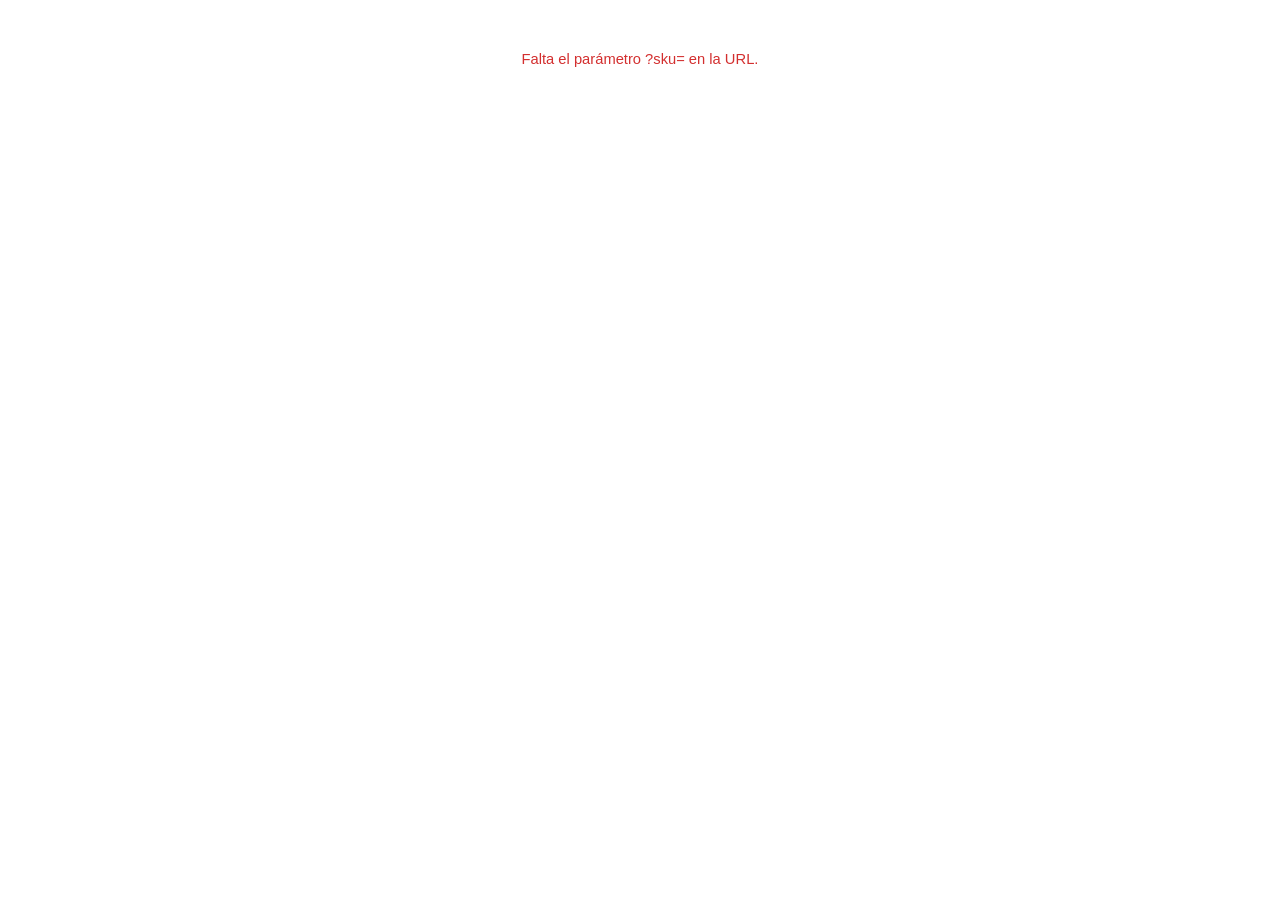
==== index.html @ d9575766 "Lanzamiento inicial: sistema de descripciones de productos para GH Pages Página vanilla JS que lee ?" ====
<!DOCTYPE html>
<html lang="es">
<head>
  <meta charset="UTF-8">
  <meta name="viewport" content="width=device-width, initial-scale=1.0">
  <title>Juanapatos</title>
  <link rel="stylesheet" href="styles.css">
</head>
<body>
  <p id="status" class="status">Cargando...</p>
  <div id="root" hidden></div>

  <script>
    var sku = new URLSearchParams(location.search).get('sku');

    if (!sku) {
      setError('Falta el parámetro ?sku= en la URL.');
    } else {
      fetch('products.json')
        .then(function(r) {
          if (!r.ok) throw new Error('No se pudo cargar el catálogo.');
          return r.json();
        })
        .then(function(data) {
          var p = data[sku];
          if (!p) throw new Error('Producto no encontrado: ' + sku);
          render(p);
        })
        .catch(function(e) { setError(e.message); });
    }

    function setError(msg) {
      var el = document.getElementById('status');
      el.className = 'status status--error';
      el.textContent = msg;
    }

    function esc(s) {
      if (s == null) return '';
      return String(s)
        .replace(/&/g, '&amp;')
        .replace(/</g, '&lt;')
        .replace(/>/g, '&gt;')
        .replace(/"/g, '&quot;');
    }

    function caracts(p) {
      var items = [
        { ico: '🪡', lbl: 'Material', val: p.material },
        { ico: '🎨', lbl: 'Color',    val: p.color    },
        { ico: '👠', lbl: 'Taco',     val: p.taco     },
        { ico: '✨', lbl: 'Detalle',  val: p.detalle  },
        { ico: '🛡️', lbl: 'Suela',   val: p.suela    }
      ].filter(function(i) { return i.val; });

      return items.map(function(i) {
        return '<div class="caract__item">'
          + '<span class="caract__ico">' + i.ico + '</span>'
          + '<div>'
          + '<span class="caract__lbl">' + esc(i.lbl) + '</span>'
          + '<span class="caract__val">' + esc(i.val) + '</span>'
          + '</div></div>';
      }).join('');
    }

    function render(p) {
      document.getElementById('status').hidden = true;
      var root = document.getElementById('root');
      root.hidden = false;

      root.innerHTML =

        /* 1. Promo 2x1 */
        '<div class="promo">'
        + '<div class="promo__badge">2×1</div>'
        + '<div class="promo__title">¡Llevás 2 y pagás 1!</div>'
        + '<p class="promo__cats">Válido en toda la colección: sandalias, zapatos, botas y botines.</p>'
        + '<p class="promo__how">Elegís 2 pares → el de menor precio va gratis.</p>'
        + '</div>'

        /* 2. Aviso IMPORTANTE */
        + '<div class="aviso">'
        + '<div class="aviso__title">⚠ Importante</div>'
        + '<p class="aviso__body">Para coordinar la promo o consultar disponibilidad, escribinos por WhatsApp:<br>'
        + '<a href="https://wa.me/5491125151515">15-2515-1515</a> — respondemos enseguida.</p>'
        + '</div>'

        /* 3. Nombre + descripción */
        + '<div class="sec">'
        + '<h1 class="prod__name">' + esc(p.nombre) + ' <span>' + esc(p.color) + '</span></h1>'
        + '<p class="prod__desc">' + esc(p.descripcion) + '</p>'
        + '</div>'

        /* 4. Características */
        + '<div class="sec">'
        + '<div class="sec__label">Características</div>'
        + '<div class="caract">' + caracts(p) + '</div>'
        + '</div>'

        /* 5. Cuidados */
        + '<div class="sec">'
        + '<div class="sec__label">Cuidados del calzado</div>'
        + '<div class="cuidados">⚠️ ' + esc(p.cuidados) + '</div>'
        + '</div>'

        /* 6. Guía de talles */
        + '<div class="sec">'
        + '<div class="sec__label">Guía de talles</div>'
        + '<p class="talles__intro">Medí tu pie descalza en centímetros, desde el talón hasta el dedo más largo. Ante la duda entre dos talles, llevá el mayor.</p>'
        + '<img src="grafico-medida.jpg" alt="Cómo medir tu pie" class="talles__img">'
        + '<table class="talles__tabla">'
        + '<thead><tr><th>Talle ARG</th><th>Largo del pie</th></tr></thead>'
        + '<tbody>'
        + '<tr><td>35</td><td>22.5 cm</td></tr>'
        + '<tr><td>36</td><td>23 cm</td></tr>'
        + '<tr><td>37</td><td>23.5 cm</td></tr>'
        + '<tr><td>38</td><td>24 cm</td></tr>'
        + '<tr><td>39</td><td>24.5 cm</td></tr>'
        + '<tr><td>40</td><td>25 cm</td></tr>'
        + '</tbody></table>'
        + '</div>'

        /* 7. Pago y envío */
        + '<div class="sec">'
        + '<div class="sec__label">Pago y envío</div>'
        + '<div class="pago">'
        + '<div class="pago__item"><span class="pago__ico">💳</span><div>'
        + '<span class="pago__strong">' + esc(p.cuotas) + ' cuotas sin interés</span>'
        + '<span class="pago__sub">Con todas las tarjetas de crédito</span>'
        + '</div></div>'
        + '<div class="pago__item"><span class="pago__ico">🏦</span><div>'
        + '<span class="pago__strong">20% OFF con transferencia bancaria</span>'
        + '<span class="pago__sub">Descuento al abonar por transferencia o CBU</span>'
        + '</div></div>'
        + '<div class="pago__item"><span class="pago__ico">📦</span><div>'
        + '<span class="pago__strong">Envío gratis a todo el país</span>'
        + '<span class="pago__sub">En compras que califican según destino</span>'
        + '</div></div>'
        + '<div class="pago__item"><span class="pago__ico">🔍</span><div>'
        + '<span class="pago__strong">Seguimiento de tu pedido</span>'
        + '<span class="pago__sub">Te enviamos el número de tracking por WhatsApp</span>'
        + '</div></div>'
        + '</div>'
        + '</div>';
    }
  </script>
</body>
</html>
---- styles.css ----
*, *::before, *::after { box-sizing: border-box; margin: 0; padding: 0; }

:root {
  --pink: #e91e8c;
  --pink-dark: #c0166f;
  --red: #d32f2f;
  --dark: #1a1a1a;
  --mid: #555;
  --light: #f6f6f6;
  --border: #e8e8e8;
  --white: #fff;
  --yellow-bg: #fffde7;
}

body {
  font-family: -apple-system, BlinkMacSystemFont, 'Segoe UI', Helvetica, Arial, sans-serif;
  font-size: 15px;
  color: var(--dark);
  background: var(--white);
  line-height: 1.5;
}

/* ===== PROMO BANNER ===== */
.promo {
  background: linear-gradient(135deg, #e91e8c 0%, #9c0057 100%);
  color: #fff;
  padding: 1.4rem 1.25rem 1.25rem;
  text-align: center;
}
.promo__badge {
  display: inline-block;
  background: #fff;
  color: var(--pink);
  font-size: 1.9rem;
  font-weight: 900;
  line-height: 1;
  padding: 0.25rem 0.85rem;
  border-radius: 6px;
  margin-bottom: 0.6rem;
  letter-spacing: -0.5px;
}
.promo__title {
  font-size: 1.15rem;
  font-weight: 800;
  letter-spacing: 0.5px;
  margin-bottom: 0.55rem;
  text-transform: uppercase;
}
.promo__cats {
  font-size: 0.85rem;
  opacity: 0.9;
  margin-bottom: 0.3rem;
}
.promo__how {
  font-size: 0.82rem;
  opacity: 0.78;
  font-style: italic;
}

/* ===== AVISO ===== */
.aviso {
  background: #ffeaea;
  border-left: 4px solid var(--red);
  padding: 0.85rem 1.25rem;
}
.aviso__title {
  font-size: 0.75rem;
  font-weight: 800;
  letter-spacing: 1px;
  text-transform: uppercase;
  color: var(--red);
  margin-bottom: 0.3rem;
}
.aviso__body {
  font-size: 0.88rem;
  color: var(--red);
  line-height: 1.55;
}
.aviso__body a {
  color: var(--red);
  font-weight: 700;
  text-decoration: none;
  border-bottom: 1px dashed var(--red);
}

/* ===== SECCIONES ===== */
.sec {
  padding: 1.1rem 1.25rem;
  border-bottom: 1px solid var(--border);
}
.sec:last-child { border-bottom: none; }
.sec__label {
  font-size: 0.68rem;
  font-weight: 700;
  letter-spacing: 1.8px;
  text-transform: uppercase;
  color: var(--pink);
  margin-bottom: 0.7rem;
}

/* ===== PRODUCTO HEADER ===== */
.prod__name {
  font-size: 1.4rem;
  font-weight: 800;
  color: var(--dark);
  margin-bottom: 0.5rem;
  line-height: 1.2;
}
.prod__name span { color: var(--pink); }
.prod__desc {
  font-size: 0.9rem;
  color: var(--mid);
  line-height: 1.65;
}

/* ===== CARACTERÍSTICAS ===== */
.caract {
  display: grid;
  grid-template-columns: 1fr 1fr;
  gap: 0.5rem;
}
.caract__item {
  display: flex;
  align-items: center;
  gap: 0.55rem;
  background: var(--light);
  border-radius: 8px;
  padding: 0.55rem 0.7rem;
}
.caract__ico { font-size: 1rem; flex-shrink: 0; }
.caract__lbl {
  font-size: 0.65rem;
  font-weight: 700;
  text-transform: uppercase;
  letter-spacing: 0.4px;
  color: var(--mid);
  display: block;
  line-height: 1;
  margin-bottom: 2px;
}
.caract__val {
  font-size: 0.85rem;
  font-weight: 600;
  color: var(--dark);
  line-height: 1.2;
}

/* ===== CUIDADOS ===== */
.cuidados {
  background: var(--yellow-bg);
  border-radius: 8px;
  padding: 0.8rem 1rem;
  font-size: 0.9rem;
  line-height: 1.65;
  color: var(--dark);
}

/* ===== TALLES ===== */
.talles__intro {
  font-size: 0.88rem;
  color: var(--mid);
  line-height: 1.55;
  margin-bottom: 0.85rem;
}
.talles__img {
  display: block;
  width: 100%;
  max-width: 340px;
  margin: 0 auto 0.9rem;
  border-radius: 6px;
  border: 1px solid var(--border);
}
.talles__tabla {
  width: 100%;
  border-collapse: collapse;
  font-size: 0.88rem;
}
.talles__tabla th {
  background: var(--pink);
  color: #fff;
  font-size: 0.73rem;
  font-weight: 700;
  letter-spacing: 0.5px;
  padding: 0.45rem 0.75rem;
  text-align: center;
}
.talles__tabla td {
  padding: 0.42rem 0.75rem;
  text-align: center;
  border-bottom: 1px solid var(--border);
}
.talles__tabla tr:last-child td { border-bottom: none; }
.talles__tabla tr:nth-child(even) td { background: var(--light); }

/* ===== PAGO & ENVÍO ===== */
.pago { display: grid; gap: 0.5rem; }
.pago__item {
  display: flex;
  align-items: center;
  gap: 0.75rem;
  background: var(--light);
  border-radius: 8px;
  padding: 0.65rem 0.85rem;
}
.pago__ico { font-size: 1.15rem; flex-shrink: 0; }
.pago__strong {
  font-size: 0.88rem;
  font-weight: 700;
  color: var(--dark);
  display: block;
  line-height: 1.25;
}
.pago__sub {
  font-size: 0.78rem;
  color: var(--mid);
  display: block;
}

/* ===== ESTADOS ===== */
.status {
  text-align: center;
  padding: 3rem 1rem;
  color: var(--mid);
  font-size: 0.92rem;
}
.status--error { color: var(--red); }
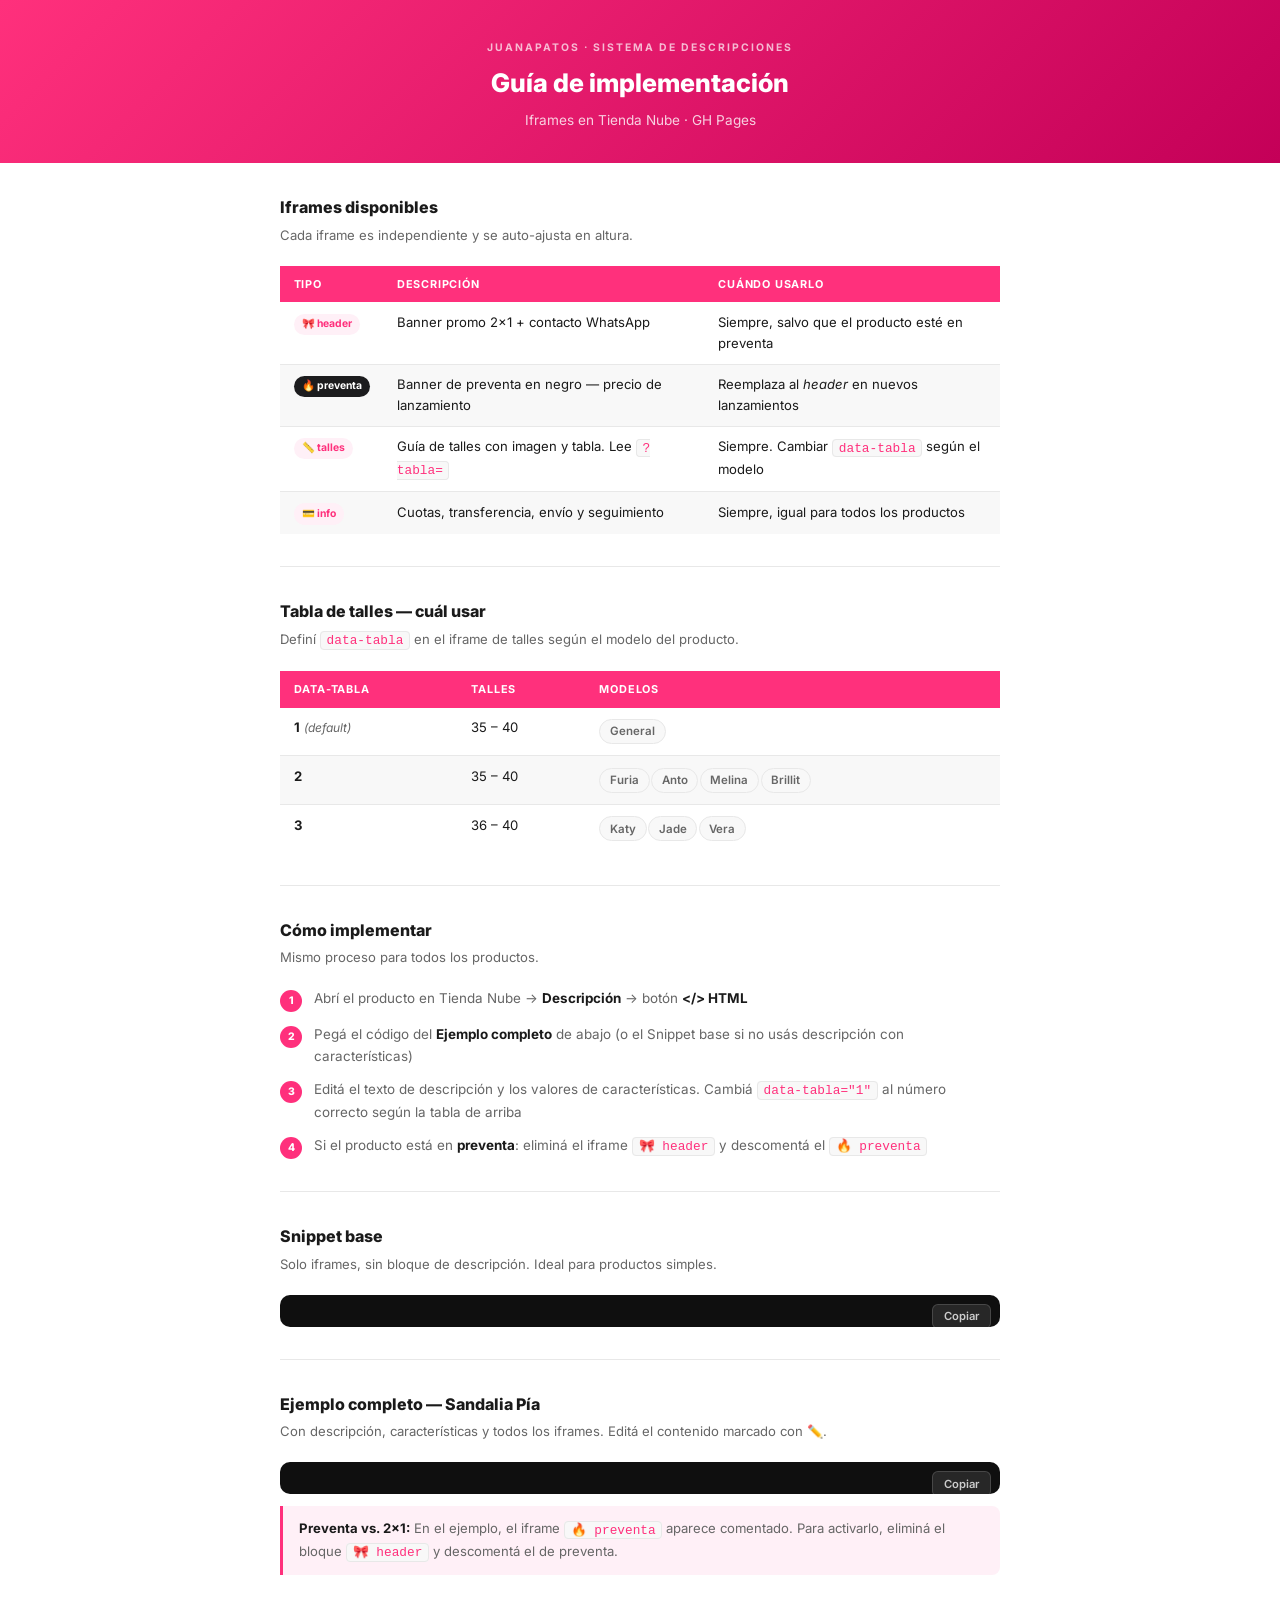
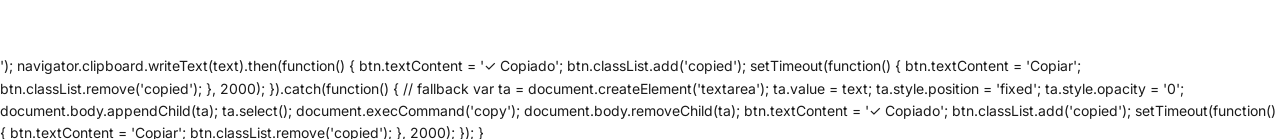
==== commit ceebfb91: "Preventa: tema oscuro con items centrados; root: guía de implementación con copy buttons Co-Authored" ====
--- a/index.html
+++ b/index.html
@@ -3,146 +3,448 @@
 <head>
   <meta charset="UTF-8">
   <meta name="viewport" content="width=device-width, initial-scale=1.0">
-  <title>Juanapatos</title>
-  <link rel="stylesheet" href="styles.css">
+  <title>Juanapatos — Guía de implementación</title>
+  <link href="https://fonts.googleapis.com/css2?family=Inter:wght@400;500;600;700;800&display=swap" rel="stylesheet">
+  <style>
+    *, *::before, *::after { box-sizing: border-box; margin: 0; padding: 0; }
+    :root {
+      --pink: #FF307C;
+      --pink-pale: #FFF0F7;
+      --pink-border: #FFD6EB;
+      --text: #1a1a1a;
+      --muted: #666;
+      --light: #f8f8f8;
+      --border: #e8e8e8;
+      --code-bg: #0f0f0f;
+      --code-text: #d4d4d4;
+    }
+    body {
+      font-family: 'Inter', -apple-system, sans-serif;
+      color: var(--text);
+      background: #fff;
+      font-size: 14px;
+      line-height: 1.6;
+      -webkit-font-smoothing: antialiased;
+    }
+    /* HEADER */
+    .site-header {
+      background: linear-gradient(135deg, #FF307C 0%, #c40058 100%);
+      color: #fff;
+      padding: 2.5rem 1.5rem 2rem;
+      text-align: center;
+    }
+    .site-header__eyebrow {
+      font-size: 0.65rem;
+      font-weight: 700;
+      letter-spacing: 2px;
+      text-transform: uppercase;
+      opacity: 0.7;
+      margin-bottom: 0.4rem;
+    }
+    .site-header__title {
+      font-size: 1.6rem;
+      font-weight: 800;
+      margin-bottom: 0.35rem;
+    }
+    .site-header__sub {
+      font-size: 0.85rem;
+      opacity: 0.8;
+    }
+    /* MAIN */
+    .main { max-width: 760px; margin: 0 auto; padding: 0 1.25rem 3rem; }
+    /* SECTION */
+    .section { padding: 2rem 0; border-bottom: 1px solid var(--border); }
+    .section:last-child { border-bottom: none; }
+    .section__title {
+      font-size: 1rem;
+      font-weight: 800;
+      color: var(--text);
+      margin-bottom: 0.25rem;
+    }
+    .section__sub {
+      font-size: 0.82rem;
+      color: var(--muted);
+      margin-bottom: 1.25rem;
+    }
+    /* TABLE */
+    .info-table { width: 100%; border-collapse: collapse; font-size: 0.82rem; }
+    .info-table th {
+      background: var(--pink);
+      color: #fff;
+      font-weight: 700;
+      font-size: 0.68rem;
+      letter-spacing: 0.8px;
+      text-transform: uppercase;
+      padding: 0.6rem 0.85rem;
+      text-align: left;
+    }
+    .info-table td {
+      padding: 0.6rem 0.85rem;
+      border-bottom: 1px solid var(--border);
+      vertical-align: top;
+    }
+    .info-table tr:last-child td { border-bottom: none; }
+    .info-table tr:nth-child(even) td { background: var(--light); }
+    .badge {
+      display: inline-block;
+      font-size: 0.65rem;
+      font-weight: 700;
+      padding: 0.15rem 0.5rem;
+      border-radius: 20px;
+      white-space: nowrap;
+    }
+    .badge--pink { background: var(--pink-pale); color: var(--pink); }
+    .badge--dark { background: #1c1c1e; color: #fff; }
+    /* CODE BLOCK */
+    .code-wrap { position: relative; margin-top: 0.75rem; }
+    .code-block {
+      background: var(--code-bg);
+      color: var(--code-text);
+      font-family: 'Fira Code', 'Cascadia Code', 'Courier New', monospace;
+      font-size: 0.75rem;
+      line-height: 1.65;
+      padding: 1rem 1rem 1rem;
+      border-radius: 10px;
+      overflow-x: auto;
+      white-space: pre;
+      tab-size: 2;
+      max-height: 380px;
+    }
+    .copy-btn {
+      position: absolute;
+      top: 0.55rem;
+      right: 0.55rem;
+      background: rgba(255,255,255,0.1);
+      color: #ccc;
+      border: 1px solid rgba(255,255,255,0.15);
+      border-radius: 6px;
+      padding: 0.3rem 0.7rem;
+      font-size: 0.7rem;
+      font-weight: 600;
+      cursor: pointer;
+      font-family: inherit;
+      transition: background 0.15s, color 0.15s;
+    }
+    .copy-btn:hover { background: rgba(255,255,255,0.18); color: #fff; }
+    .copy-btn.copied { background: #22c55e; color: #fff; border-color: #22c55e; }
+    /* NOTE */
+    .note {
+      background: var(--pink-pale);
+      border-left: 3px solid var(--pink);
+      border-radius: 0 8px 8px 0;
+      padding: 0.75rem 1rem;
+      font-size: 0.82rem;
+      color: var(--muted);
+      margin-top: 0.75rem;
+    }
+    .note strong { color: var(--text); }
+    /* PILL TAG */
+    .tag {
+      display: inline-block;
+      background: var(--light);
+      border: 1px solid var(--border);
+      border-radius: 20px;
+      padding: 0.15rem 0.6rem;
+      font-size: 0.72rem;
+      font-weight: 600;
+      color: var(--muted);
+      margin: 0.1rem 0.1rem 0.1rem 0;
+    }
+    /* STEP */
+    .steps { display: flex; flex-direction: column; gap: 0.75rem; margin-top: 0.25rem; }
+    .step {
+      display: flex;
+      gap: 0.75rem;
+      align-items: flex-start;
+    }
+    .step__num {
+      width: 22px;
+      height: 22px;
+      border-radius: 50%;
+      background: var(--pink);
+      color: #fff;
+      font-size: 0.65rem;
+      font-weight: 800;
+      display: flex;
+      align-items: center;
+      justify-content: center;
+      flex-shrink: 0;
+      margin-top: 2px;
+    }
+    .step__text { font-size: 0.84rem; color: var(--muted); }
+    .step__text strong { color: var(--text); }
+    code {
+      background: var(--light);
+      border: 1px solid var(--border);
+      border-radius: 4px;
+      padding: 0.05rem 0.35rem;
+      font-family: monospace;
+      font-size: 0.8rem;
+      color: var(--pink);
+    }
+  </style>
 </head>
 <body>
-  <p id="status" class="status">Cargando...</p>
-  <div id="root" hidden></div>
-
-  <script>
-    var sku = new URLSearchParams(location.search).get('sku');
-
-    if (!sku) {
-      setError('Falta el parámetro ?sku= en la URL.');
-    } else {
-      fetch('products.json')
-        .then(function(r) {
-          if (!r.ok) throw new Error('No se pudo cargar el catálogo.');
-          return r.json();
-        })
-        .then(function(data) {
-          var p = data[sku];
-          if (!p) throw new Error('Producto no encontrado: ' + sku);
-          render(p);
-        })
-        .catch(function(e) { setError(e.message); });
-    }
-
-    function setError(msg) {
-      var el = document.getElementById('status');
-      el.className = 'status status--error';
-      el.textContent = msg;
-    }
-
-    function esc(s) {
-      if (s == null) return '';
-      return String(s)
-        .replace(/&/g, '&amp;')
-        .replace(/</g, '&lt;')
-        .replace(/>/g, '&gt;')
-        .replace(/"/g, '&quot;');
-    }
-
-    function caracts(p) {
-      var items = [
-        { ico: '🪡', lbl: 'Material', val: p.material },
-        { ico: '🎨', lbl: 'Color',    val: p.color    },
-        { ico: '👠', lbl: 'Taco',     val: p.taco     },
-        { ico: '✨', lbl: 'Detalle',  val: p.detalle  },
-        { ico: '🛡️', lbl: 'Suela',   val: p.suela    }
-      ].filter(function(i) { return i.val; });
-
-      return items.map(function(i) {
-        return '<div class="caract__item">'
-          + '<span class="caract__ico">' + i.ico + '</span>'
-          + '<div>'
-          + '<span class="caract__lbl">' + esc(i.lbl) + '</span>'
-          + '<span class="caract__val">' + esc(i.val) + '</span>'
-          + '</div></div>';
-      }).join('');
-    }
-
-    function render(p) {
-      document.getElementById('status').hidden = true;
-      var root = document.getElementById('root');
-      root.hidden = false;
-
-      root.innerHTML =
-
-        /* 1. Promo 2x1 */
-        '<div class="promo">'
-        + '<div class="promo__badge">2×1</div>'
-        + '<div class="promo__title">¡Llevás 2 y pagás 1!</div>'
-        + '<p class="promo__cats">Válido en toda la colección: sandalias, zapatos, botas y botines.</p>'
-        + '<p class="promo__how">Elegís 2 pares → el de menor precio va gratis.</p>'
-        + '</div>'
-
-        /* 2. Aviso IMPORTANTE */
-        + '<div class="aviso">'
-        + '<div class="aviso__title">⚠ Importante</div>'
-        + '<p class="aviso__body">Para coordinar la promo o consultar disponibilidad, escribinos por WhatsApp:<br>'
-        + '<a href="https://wa.me/5491125151515">15-2515-1515</a> — respondemos enseguida.</p>'
-        + '</div>'
-
-        /* 3. Nombre + descripción */
-        + '<div class="sec">'
-        + '<h1 class="prod__name">' + esc(p.nombre) + ' <span>' + esc(p.color) + '</span></h1>'
-        + '<p class="prod__desc">' + esc(p.descripcion) + '</p>'
-        + '</div>'
-
-        /* 4. Características */
-        + '<div class="sec">'
-        + '<div class="sec__label">Características</div>'
-        + '<div class="caract">' + caracts(p) + '</div>'
-        + '</div>'
-
-        /* 5. Cuidados */
-        + '<div class="sec">'
-        + '<div class="sec__label">Cuidados del calzado</div>'
-        + '<div class="cuidados">⚠️ ' + esc(p.cuidados) + '</div>'
-        + '</div>'
-
-        /* 6. Guía de talles */
-        + '<div class="sec">'
-        + '<div class="sec__label">Guía de talles</div>'
-        + '<p class="talles__intro">Medí tu pie descalza en centímetros, desde el talón hasta el dedo más largo. Ante la duda entre dos talles, llevá el mayor.</p>'
-        + '<img src="grafico-medida.jpg" alt="Cómo medir tu pie" class="talles__img">'
-        + '<table class="talles__tabla">'
-        + '<thead><tr><th>Talle ARG</th><th>Largo del pie</th></tr></thead>'
-        + '<tbody>'
-        + '<tr><td>35</td><td>22.5 cm</td></tr>'
-        + '<tr><td>36</td><td>23 cm</td></tr>'
-        + '<tr><td>37</td><td>23.5 cm</td></tr>'
-        + '<tr><td>38</td><td>24 cm</td></tr>'
-        + '<tr><td>39</td><td>24.5 cm</td></tr>'
-        + '<tr><td>40</td><td>25 cm</td></tr>'
-        + '</tbody></table>'
-        + '</div>'
-
-        /* 7. Pago y envío */
-        + '<div class="sec">'
-        + '<div class="sec__label">Pago y envío</div>'
-        + '<div class="pago">'
-        + '<div class="pago__item"><span class="pago__ico">💳</span><div>'
-        + '<span class="pago__strong">' + esc(p.cuotas) + ' cuotas sin interés</span>'
-        + '<span class="pago__sub">Con todas las tarjetas de crédito</span>'
-        + '</div></div>'
-        + '<div class="pago__item"><span class="pago__ico">🏦</span><div>'
-        + '<span class="pago__strong">20% OFF con transferencia bancaria</span>'
-        + '<span class="pago__sub">Descuento al abonar por transferencia o CBU</span>'
-        + '</div></div>'
-        + '<div class="pago__item"><span class="pago__ico">📦</span><div>'
-        + '<span class="pago__strong">Envío gratis a todo el país</span>'
-        + '<span class="pago__sub">En compras que califican según destino</span>'
-        + '</div></div>'
-        + '<div class="pago__item"><span class="pago__ico">🔍</span><div>'
-        + '<span class="pago__strong">Seguimiento de tu pedido</span>'
-        + '<span class="pago__sub">Te enviamos el número de tracking por WhatsApp</span>'
-        + '</div></div>'
-        + '</div>'
-        + '</div>';
-    }
-  </script>
+
+<header class="site-header">
+  <div class="site-header__eyebrow">Juanapatos · Sistema de descripciones</div>
+  <div class="site-header__title">Guía de implementación</div>
+  <div class="site-header__sub">Iframes en Tienda Nube · GH Pages</div>
+</header>
+
+<main class="main">
+
+  <!-- IFRAMES DISPONIBLES -->
+  <section class="section">
+    <div class="section__title">Iframes disponibles</div>
+    <div class="section__sub">Cada iframe es independiente y se auto-ajusta en altura.</div>
+    <table class="info-table">
+      <thead>
+        <tr><th>Tipo</th><th>Descripción</th><th>Cuándo usarlo</th></tr>
+      </thead>
+      <tbody>
+        <tr>
+          <td><span class="badge badge--pink">🎀 header</span></td>
+          <td>Banner promo 2×1 + contacto WhatsApp</td>
+          <td>Siempre, salvo que el producto esté en preventa</td>
+        </tr>
+        <tr>
+          <td><span class="badge badge--dark">🔥 preventa</span></td>
+          <td>Banner de preventa en negro — precio de lanzamiento</td>
+          <td>Reemplaza al <em>header</em> en nuevos lanzamientos</td>
+        </tr>
+        <tr>
+          <td><span class="badge badge--pink">📏 talles</span></td>
+          <td>Guía de talles con imagen y tabla. Lee <code>?tabla=</code></td>
+          <td>Siempre. Cambiar <code>data-tabla</code> según el modelo</td>
+        </tr>
+        <tr>
+          <td><span class="badge badge--pink">💳 info</span></td>
+          <td>Cuotas, transferencia, envío y seguimiento</td>
+          <td>Siempre, igual para todos los productos</td>
+        </tr>
+      </tbody>
+    </table>
+  </section>
+
+  <!-- TABLA DE TALLES -->
+  <section class="section">
+    <div class="section__title">Tabla de talles — cuál usar</div>
+    <div class="section__sub">Definí <code>data-tabla</code> en el iframe de talles según el modelo del producto.</div>
+    <table class="info-table">
+      <thead>
+        <tr><th>data-tabla</th><th>Talles</th><th>Modelos</th></tr>
+      </thead>
+      <tbody>
+        <tr>
+          <td><strong>1</strong> <em style="color:var(--muted);font-size:0.75rem">(default)</em></td>
+          <td>35 – 40</td>
+          <td><span class="tag">General</span></td>
+        </tr>
+        <tr>
+          <td><strong>2</strong></td>
+          <td>35 – 40</td>
+          <td><span class="tag">Furia</span><span class="tag">Anto</span><span class="tag">Melina</span><span class="tag">Brillit</span></td>
+        </tr>
+        <tr>
+          <td><strong>3</strong></td>
+          <td>36 – 40</td>
+          <td><span class="tag">Katy</span><span class="tag">Jade</span><span class="tag">Vera</span></td>
+        </tr>
+      </tbody>
+    </table>
+  </section>
+
+  <!-- CÓMO IMPLEMENTAR -->
+  <section class="section">
+    <div class="section__title">Cómo implementar</div>
+    <div class="section__sub">Mismo proceso para todos los productos.</div>
+    <div class="steps">
+      <div class="step">
+        <div class="step__num">1</div>
+        <div class="step__text">Abrí el producto en Tienda Nube → <strong>Descripción</strong> → botón <strong>&lt;/&gt; HTML</strong></div>
+      </div>
+      <div class="step">
+        <div class="step__num">2</div>
+        <div class="step__text">Pegá el código del <strong>Ejemplo completo</strong> de abajo (o el Snippet base si no usás descripción con características)</div>
+      </div>
+      <div class="step">
+        <div class="step__num">3</div>
+        <div class="step__text">Editá el texto de descripción y los valores de características. Cambiá <code>data-tabla="1"</code> al número correcto según la tabla de arriba</div>
+      </div>
+      <div class="step">
+        <div class="step__num">4</div>
+        <div class="step__text">Si el producto está en <strong>preventa</strong>: eliminá el iframe <code>🎀 header</code> y descomentá el <code>🔥 preventa</code></div>
+      </div>
+    </div>
+  </section>
+
+  <!-- SNIPPET BASE -->
+  <section class="section">
+    <div class="section__title">Snippet base</div>
+    <div class="section__sub">Solo iframes, sin bloque de descripción. Ideal para productos simples.</div>
+    <div class="code-wrap">
+      <pre class="code-block" id="code-base"></pre>
+      <button class="copy-btn" onclick="copySnippet('base', this)">Copiar</button>
+    </div>
+  </section>
+
+  <!-- EJEMPLO COMPLETO -->
+  <section class="section">
+    <div class="section__title">Ejemplo completo — Sandalia Pía</div>
+    <div class="section__sub">Con descripción, características y todos los iframes. Editá el contenido marcado con ✏️.</div>
+    <div class="code-wrap">
+      <pre class="code-block" id="code-complete"></pre>
+      <button class="copy-btn" onclick="copySnippet('complete', this)">Copiar</button>
+    </div>
+    <div class="note">
+      <strong>Preventa vs. 2×1:</strong> En el ejemplo, el iframe <code>🔥 preventa</code> aparece comentado. Para activarlo, eliminá el bloque <code>🎀 header</code> y descomentá el de preventa.
+    </div>
+  </section>
+
+</main>
+
+<script>
+var snippets = {};
+
+snippets.base = [
+'🎀 <!-- PROMO 2×1 (reemplazar por 🔥 PREVENTA si el producto está en lanzamiento) -->',
+'<p style="margin-bottom:1.25rem"><iframe style="display:block;border:none" width="100%" frameborder="0" scrolling="no" data-juanapatos="header"></iframe></p>',
+'',
+'📏 <!-- TALLES — cambiar data-tabla: 1=General | 2=Furia/Anto/Melina/Brillit | 3=Katy/Jade/Vera -->',
+'<p style="margin-bottom:1rem"><iframe style="display:block;border:none" width="100%" frameborder="0" scrolling="no" data-juanapatos="talles" data-tabla="1"></iframe></p>',
+'',
+'💳 <!-- PAGO Y ENVÍO -->',
+'<p><iframe style="display:block;border:none" width="100%" frameborder="0" scrolling="no" data-juanapatos="info"></iframe></p>',
+'',
+'⚙️ <!-- SCRIPT — no modificar -->',
+'<script>',
+'(function(){',
+'  var BASE="https://danielcastronuevo.github.io/juanapato.desc";',
+'  var slug=location.pathname.replace(/^\\/productos\\//,"").replace(/\\/$/,"");',
+'  var sku=slug.replace(/-[a-z0-9]{5}$/,"");',
+'  document.querySelectorAll("iframe[data-juanapatos]").forEach(function(f){',
+'    f.src=BASE+"/"+f.getAttribute("data-juanapatos")+"/?sku="+sku+"&tabla="+(f.getAttribute("data-tabla")||"1");',
+'  });',
+'  window.addEventListener("message",function(e){',
+'    if(!e.data||!e.data.juanapatosIframe)return;',
+'    document.querySelectorAll("iframe[data-juanapatos]").forEach(function(f){',
+'      try{var a=new URL(f.src),b=new URL(e.data.src);',
+'        if(a.hostname===b.hostname&&a.pathname===b.pathname)f.style.height=e.data.height+"px";',
+'      }catch(x){}',
+'    });',
+'  });',
+'})();',
+'<\\/script>'
+].join('\n');
+
+snippets.complete = [
+'🎀 <!-- PROMO 2×1 (quitar si el producto está en PREVENTA) -->',
+'<p style="margin-bottom:1.25rem"><iframe style="display:block;border:none" width="100%" frameborder="0" scrolling="no" data-juanapatos="header"></iframe></p>',
+'',
+'🔥 <!-- PREVENTA — descomentar y quitar el 🎀 de arriba si el producto está en lanzamiento',
+'<p style="margin-bottom:1.25rem"><iframe style="display:block;border:none" width="100%" frameborder="0" scrolling="no" data-juanapatos="preventa"></iframe></p>',
+'-->',
+'',
+'✏️ <!-- EDITAR: descripción y características del producto -->',
+'<div style="font-family:-apple-system,BlinkMacSystemFont,\'Segoe UI\',sans-serif;color:#1a1a1a;margin-bottom:1.5rem">',
+'',
+'  <p style="font-size:0.92rem;line-height:1.75;color:#444;margin-bottom:1.25rem">',
+'    Las sandalias Pía son el equilibrio ideal entre elegancia y actitud.',
+'    Confeccionadas en yute, destacan por su diseño moderno con detalle de',
+'    hebilla. Su taco ancho y la suela con base de goma dentada garantizan',
+'    un andar firme y seguro, perfectas para acompañar tus looks urbanos.',
+'  </p>',
+'',
+'  <div style="font-size:0.6rem;font-weight:700;letter-spacing:1.2px;text-transform:uppercase;color:#FF307C;padding-bottom:0.4rem;border-bottom:1.5px solid #FFD6EB;margin-bottom:0.85rem">',
+'    Características',
+'  </div>',
+'',
+'  <!-- ✏️ Repetir este bloque por cada característica. El último va sin border-bottom. -->',
+'  <div style="display:flex;align-items:center;gap:0.6rem;padding:0.45rem 0;border-bottom:1px solid #FFD6EB">',
+'    <div style="width:6px;height:6px;border-radius:50%;background:#FF307C;flex-shrink:0"></div>',
+'    <span style="font-size:0.75rem;font-weight:600;color:#999;min-width:70px">Material</span>',
+'    <span style="font-size:0.82rem;font-weight:600;color:#1a1a1a">Yute</span>',
+'  </div>',
+'  <div style="display:flex;align-items:center;gap:0.6rem;padding:0.45rem 0;border-bottom:1px solid #FFD6EB">',
+'    <div style="width:6px;height:6px;border-radius:50%;background:#FF307C;flex-shrink:0"></div>',
+'    <span style="font-size:0.75rem;font-weight:600;color:#999;min-width:70px">Color</span>',
+'    <span style="font-size:0.82rem;font-weight:600;color:#1a1a1a">Negro</span>',
+'  </div>',
+'  <div style="display:flex;align-items:center;gap:0.6rem;padding:0.45rem 0;border-bottom:1px solid #FFD6EB">',
+'    <div style="width:6px;height:6px;border-radius:50%;background:#FF307C;flex-shrink:0"></div>',
+'    <span style="font-size:0.75rem;font-weight:600;color:#999;min-width:70px">Taco</span>',
+'    <span style="font-size:0.82rem;font-weight:600;color:#1a1a1a">4 cm aprox.</span>',
+'  </div>',
+'  <div style="display:flex;align-items:center;gap:0.6rem;padding:0.45rem 0;border-bottom:1px solid #FFD6EB">',
+'    <div style="width:6px;height:6px;border-radius:50%;background:#FF307C;flex-shrink:0"></div>',
+'    <span style="font-size:0.75rem;font-weight:600;color:#999;min-width:70px">Detalle</span>',
+'    <span style="font-size:0.82rem;font-weight:600;color:#1a1a1a">Hebilla</span>',
+'  </div>',
+'  <div style="display:flex;align-items:center;gap:0.6rem;padding:0.45rem 0">',
+'    <div style="width:6px;height:6px;border-radius:50%;background:#FF307C;flex-shrink:0"></div>',
+'    <span style="font-size:0.75rem;font-weight:600;color:#999;min-width:70px">Suela</span>',
+'    <span style="font-size:0.82rem;font-weight:600;color:#1a1a1a">Goma antideslizante</span>',
+'  </div>',
+'',
+'</div>',
+'',
+'📏 <!-- TALLES — cambiar data-tabla: 1=General | 2=Furia/Anto/Melina/Brillit | 3=Katy/Jade/Vera -->',
+'<p style="margin-bottom:1rem"><iframe style="display:block;border:none" width="100%" frameborder="0" scrolling="no" data-juanapatos="talles" data-tabla="1"></iframe></p>',
+'',
+'💳 <!-- PAGO Y ENVÍO -->',
+'<p><iframe style="display:block;border:none" width="100%" frameborder="0" scrolling="no" data-juanapatos="info"></iframe></p>',
+'',
+'⚙️ <!-- SCRIPT — no modificar -->',
+'<script>',
+'(function(){',
+'  var BASE="https://danielcastronuevo.github.io/juanapato.desc";',
+'  var slug=location.pathname.replace(/^\\/productos\\//,"").replace(/\\/$/,"");',
+'  var sku=slug.replace(/-[a-z0-9]{5}$/,"");',
+'  document.querySelectorAll("iframe[data-juanapatos]").forEach(function(f){',
+'    f.src=BASE+"/"+f.getAttribute("data-juanapatos")+"/?sku="+sku+"&tabla="+(f.getAttribute("data-tabla")||"1");',
+'  });',
+'  window.addEventListener("message",function(e){',
+'    if(!e.data||!e.data.juanapatosIframe)return;',
+'    document.querySelectorAll("iframe[data-juanapatos]").forEach(function(f){',
+'      try{var a=new URL(f.src),b=new URL(e.data.src);',
+'        if(a.hostname===b.hostname&&a.pathname===b.pathname)f.style.height=e.data.height+"px";',
+'      }catch(x){}',
+'    });',
+'  });',
+'})();',
+'<\\/script>'
+].join('\n');
+
+// Render code blocks
+document.getElementById('code-base').textContent = snippets.base;
+document.getElementById('code-complete').textContent = snippets.complete;
+
+// Copy to clipboard
+function copySnippet(key, btn) {
+  var text = snippets[key].replace(/<\\/script>/g, '</script>');
+  navigator.clipboard.writeText(text).then(function() {
+    btn.textContent = '✓ Copiado';
+    btn.classList.add('copied');
+    setTimeout(function() {
+      btn.textContent = 'Copiar';
+      btn.classList.remove('copied');
+    }, 2000);
+  }).catch(function() {
+    // fallback
+    var ta = document.createElement('textarea');
+    ta.value = text;
+    ta.style.position = 'fixed';
+    ta.style.opacity = '0';
+    document.body.appendChild(ta);
+    ta.select();
+    document.execCommand('copy');
+    document.body.removeChild(ta);
+    btn.textContent = '✓ Copiado';
+    btn.classList.add('copied');
+    setTimeout(function() { btn.textContent = 'Copiar'; btn.classList.remove('copied'); }, 2000);
+  });
+}
+</script>
 </body>
 </html>
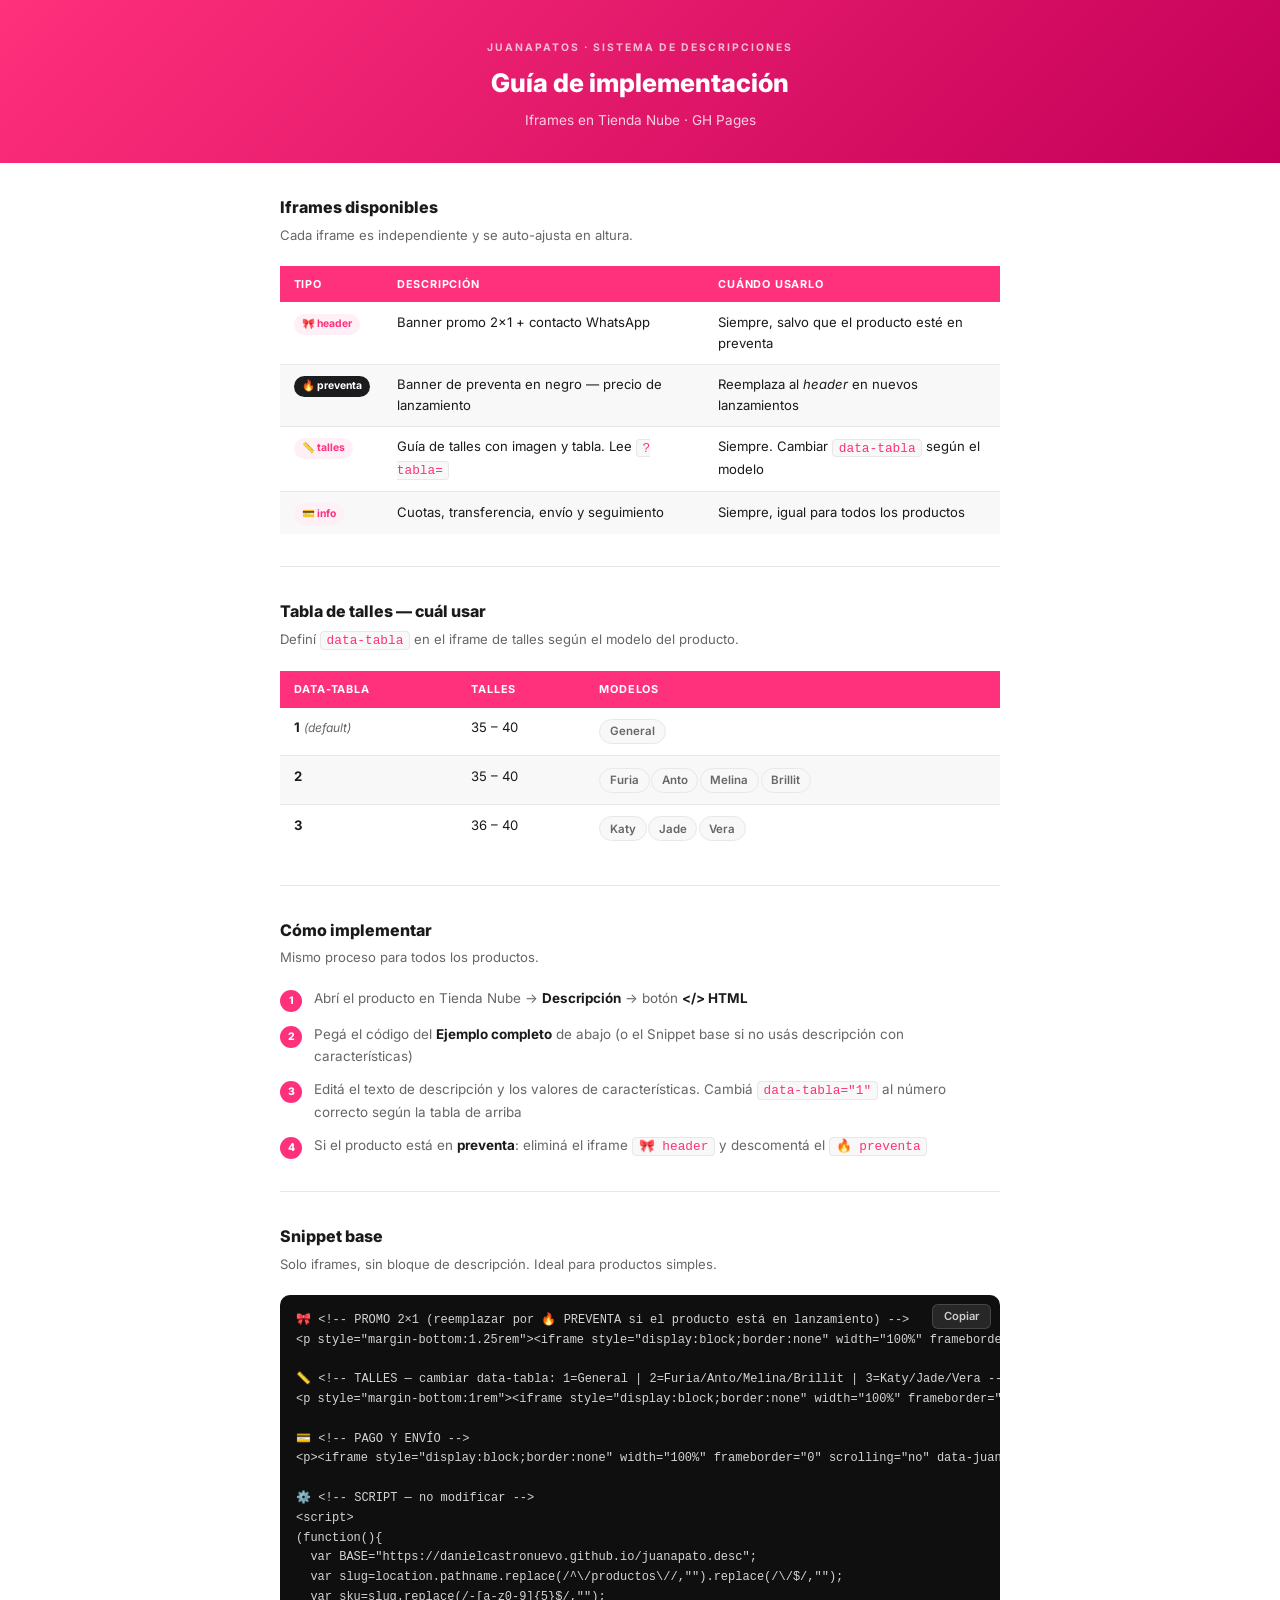
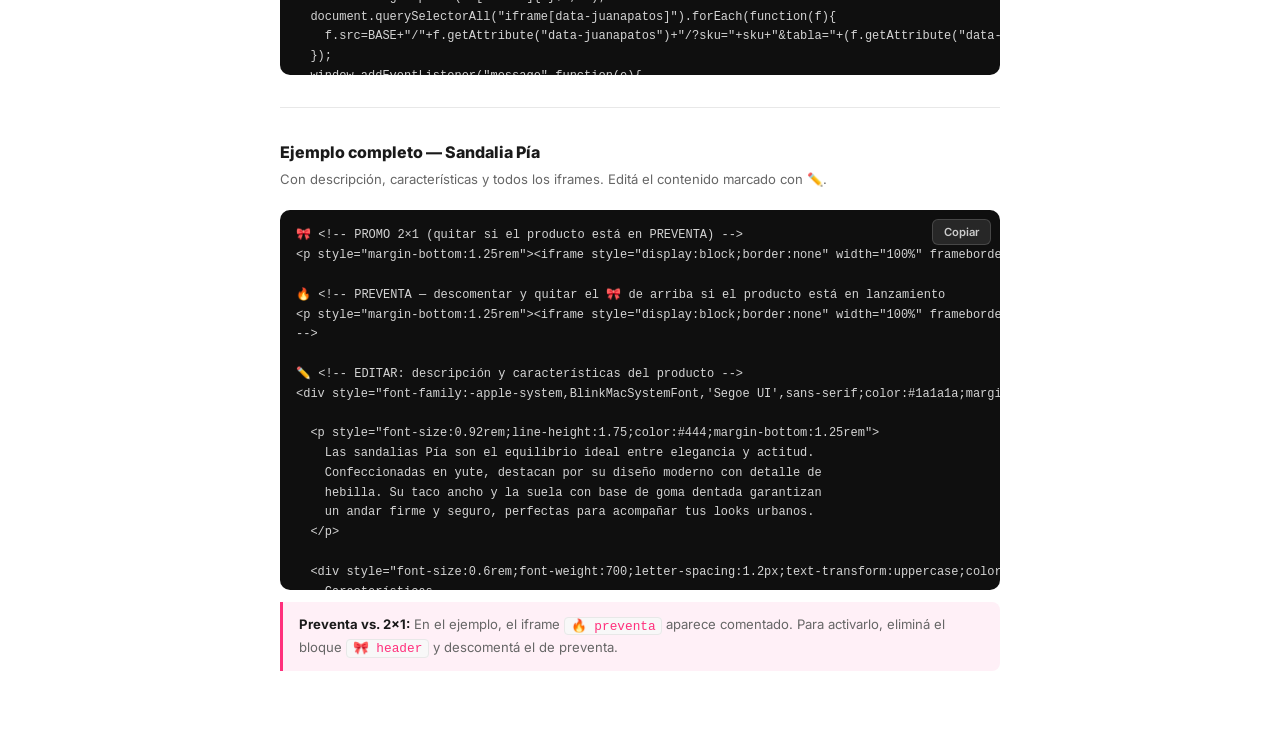
==== commit ebaa646a: "Fix: regex invalido en copySnippet causaba SyntaxError y ReferenceError Co-Authored-By: Claude Sonne" ====
--- a/index.html
+++ b/index.html
@@ -422,7 +422,7 @@
 
 // Copy to clipboard
 function copySnippet(key, btn) {
-  var text = snippets[key].replace(/<\\/script>/g, '</script>');
+  var text = snippets[key].split('<\\/script>').join('</' + 'script>');
   navigator.clipboard.writeText(text).then(function() {
     btn.textContent = '✓ Copiado';
     btn.classList.add('copied');
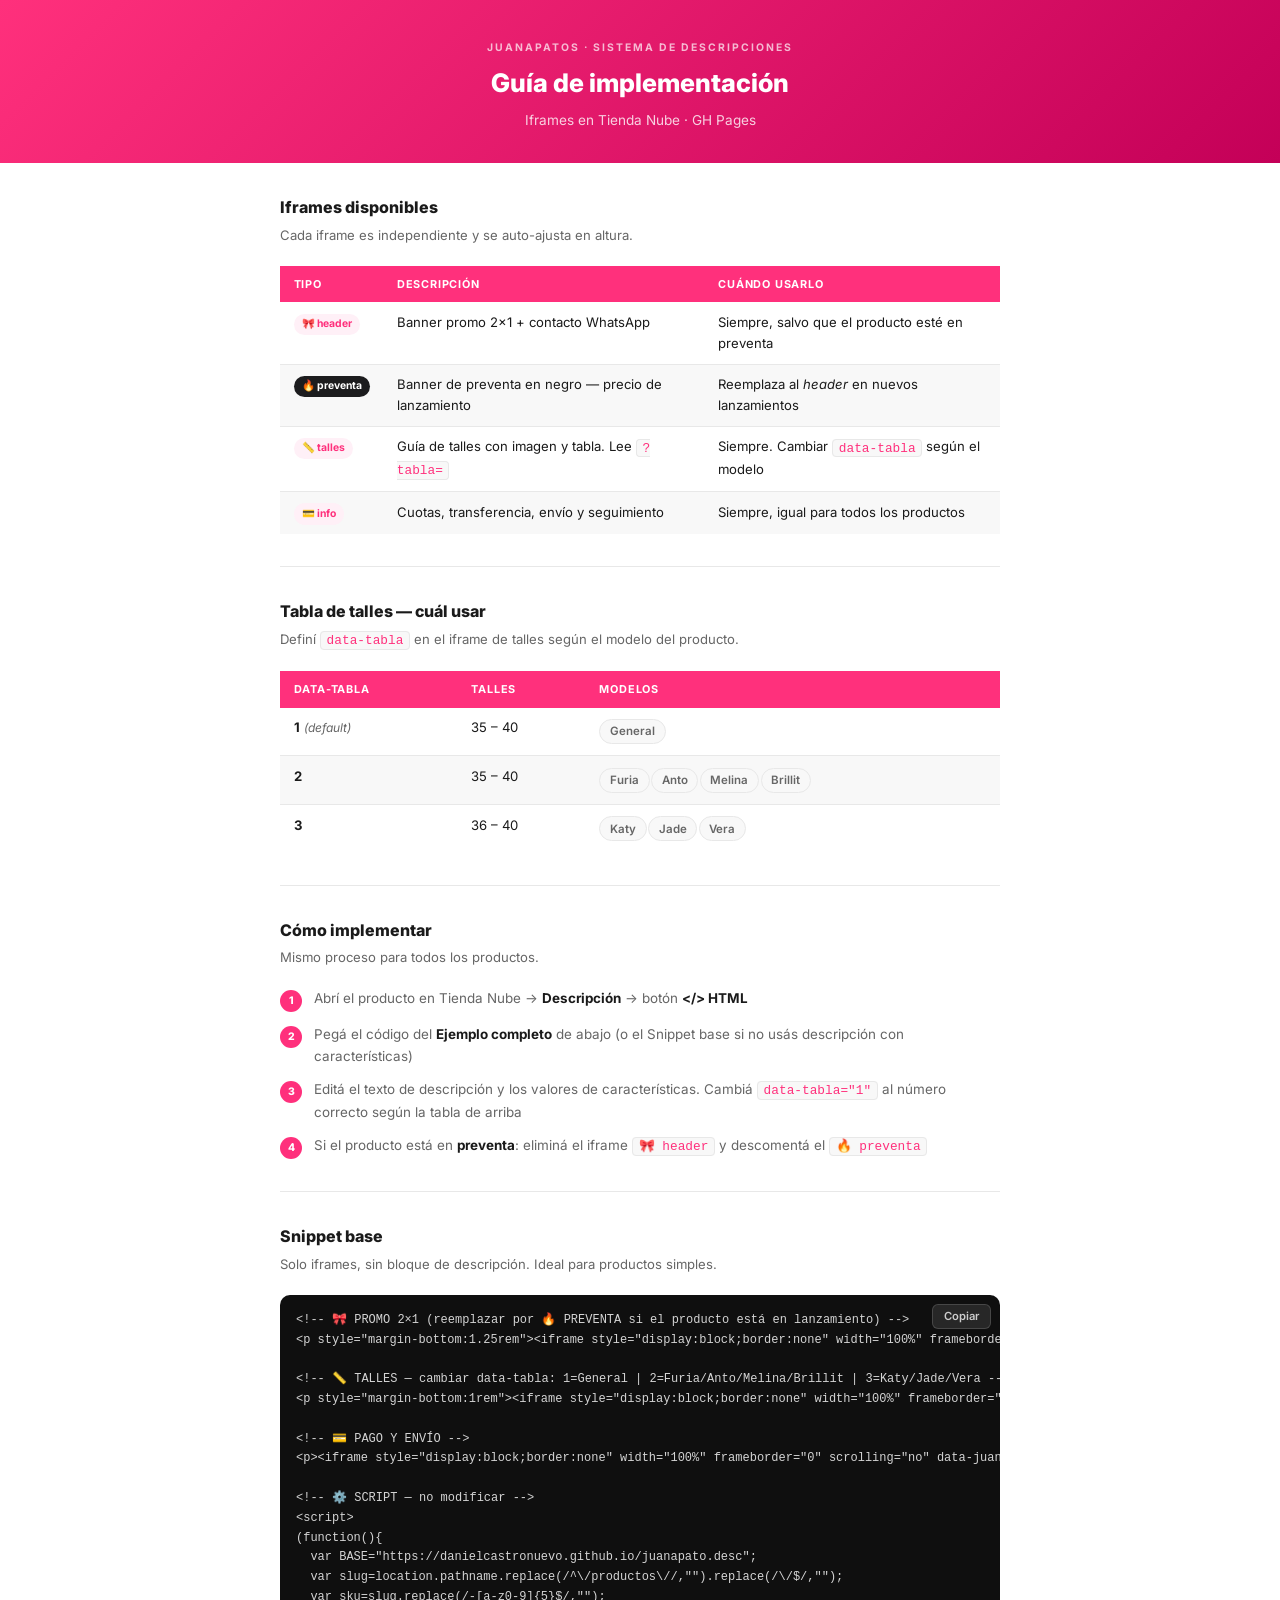
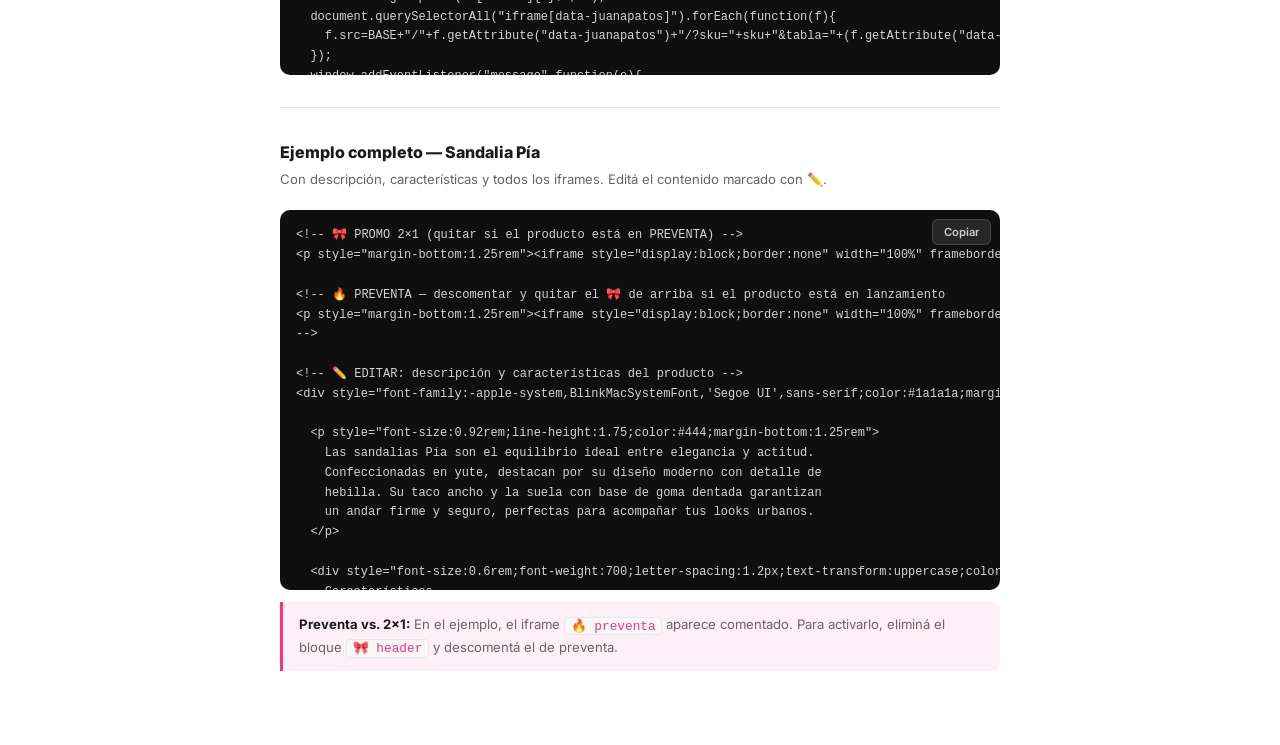
==== commit ca7c0278: "Fix: emojis dentro de los comentarios HTML en los snippets Co-Authored-By: Claude Sonnet 4.6 <norepl" ====
--- a/index.html
+++ b/index.html
@@ -308,16 +308,16 @@
 var snippets = {};
 
 snippets.base = [
-'🎀 <!-- PROMO 2×1 (reemplazar por 🔥 PREVENTA si el producto está en lanzamiento) -->',
+'<!-- 🎀 PROMO 2×1 (reemplazar por 🔥 PREVENTA si el producto está en lanzamiento) -->',
 '<p style="margin-bottom:1.25rem"><iframe style="display:block;border:none" width="100%" frameborder="0" scrolling="no" data-juanapatos="header"></iframe></p>',
 '',
-'📏 <!-- TALLES — cambiar data-tabla: 1=General | 2=Furia/Anto/Melina/Brillit | 3=Katy/Jade/Vera -->',
+'<!-- 📏 TALLES — cambiar data-tabla: 1=General | 2=Furia/Anto/Melina/Brillit | 3=Katy/Jade/Vera -->',
 '<p style="margin-bottom:1rem"><iframe style="display:block;border:none" width="100%" frameborder="0" scrolling="no" data-juanapatos="talles" data-tabla="1"></iframe></p>',
 '',
-'💳 <!-- PAGO Y ENVÍO -->',
+'<!-- 💳 PAGO Y ENVÍO -->',
 '<p><iframe style="display:block;border:none" width="100%" frameborder="0" scrolling="no" data-juanapatos="info"></iframe></p>',
 '',
-'⚙️ <!-- SCRIPT — no modificar -->',
+'<!-- ⚙️ SCRIPT — no modificar -->',
 '<script>',
 '(function(){',
 '  var BASE="https://danielcastronuevo.github.io/juanapato.desc";',
@@ -339,14 +339,14 @@
 ].join('\n');
 
 snippets.complete = [
-'🎀 <!-- PROMO 2×1 (quitar si el producto está en PREVENTA) -->',
+'<!-- 🎀 PROMO 2×1 (quitar si el producto está en PREVENTA) -->',
 '<p style="margin-bottom:1.25rem"><iframe style="display:block;border:none" width="100%" frameborder="0" scrolling="no" data-juanapatos="header"></iframe></p>',
 '',
-'🔥 <!-- PREVENTA — descomentar y quitar el 🎀 de arriba si el producto está en lanzamiento',
+'<!-- 🔥 PREVENTA — descomentar y quitar el 🎀 de arriba si el producto está en lanzamiento',
 '<p style="margin-bottom:1.25rem"><iframe style="display:block;border:none" width="100%" frameborder="0" scrolling="no" data-juanapatos="preventa"></iframe></p>',
 '-->',
 '',
-'✏️ <!-- EDITAR: descripción y características del producto -->',
+'<!-- ✏️ EDITAR: descripción y características del producto -->',
 '<div style="font-family:-apple-system,BlinkMacSystemFont,\'Segoe UI\',sans-serif;color:#1a1a1a;margin-bottom:1.5rem">',
 '',
 '  <p style="font-size:0.92rem;line-height:1.75;color:#444;margin-bottom:1.25rem">',
@@ -360,7 +360,7 @@
 '    Características',
 '  </div>',
 '',
-'  <!-- ✏️ Repetir este bloque por cada característica. El último va sin border-bottom. -->',
+'  <!-- ✏️ Repetir por cada característica. El último va sin border-bottom. -->',
 '  <div style="display:flex;align-items:center;gap:0.6rem;padding:0.45rem 0;border-bottom:1px solid #FFD6EB">',
 '    <div style="width:6px;height:6px;border-radius:50%;background:#FF307C;flex-shrink:0"></div>',
 '    <span style="font-size:0.75rem;font-weight:600;color:#999;min-width:70px">Material</span>',
@@ -389,13 +389,13 @@
 '',
 '</div>',
 '',
-'📏 <!-- TALLES — cambiar data-tabla: 1=General | 2=Furia/Anto/Melina/Brillit | 3=Katy/Jade/Vera -->',
+'<!-- 📏 TALLES — cambiar data-tabla: 1=General | 2=Furia/Anto/Melina/Brillit | 3=Katy/Jade/Vera -->',
 '<p style="margin-bottom:1rem"><iframe style="display:block;border:none" width="100%" frameborder="0" scrolling="no" data-juanapatos="talles" data-tabla="1"></iframe></p>',
 '',
-'💳 <!-- PAGO Y ENVÍO -->',
+'<!-- 💳 PAGO Y ENVÍO -->',
 '<p><iframe style="display:block;border:none" width="100%" frameborder="0" scrolling="no" data-juanapatos="info"></iframe></p>',
 '',
-'⚙️ <!-- SCRIPT — no modificar -->',
+'<!-- ⚙️ SCRIPT — no modificar -->',
 '<script>',
 '(function(){',
 '  var BASE="https://danielcastronuevo.github.io/juanapato.desc";',
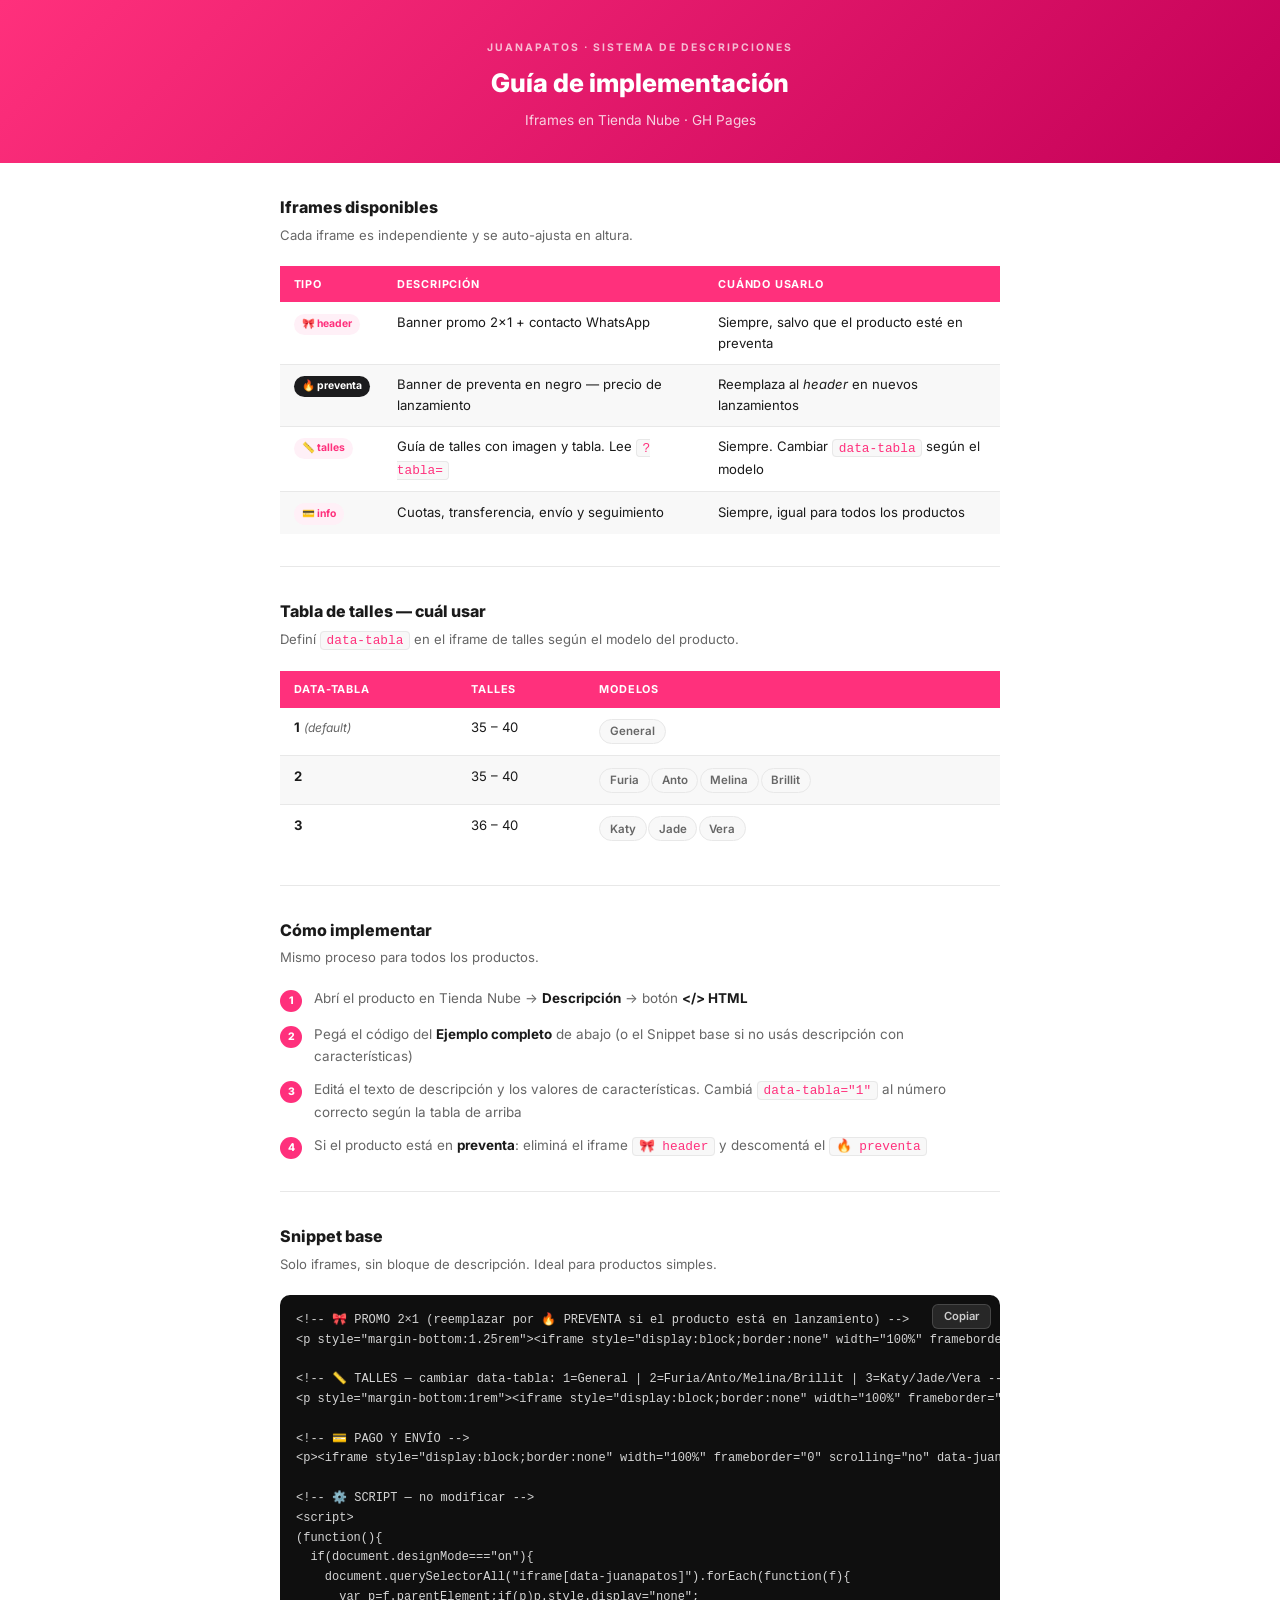
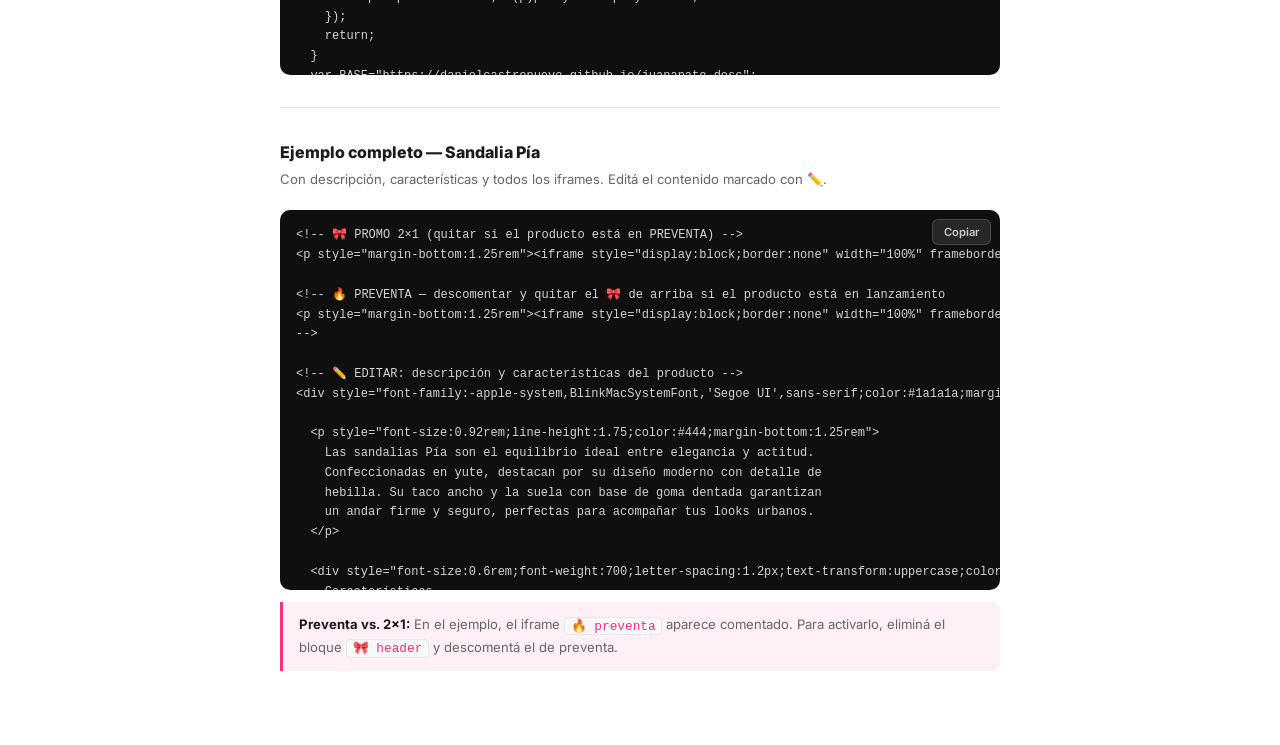
==== commit 20a81cd9: "Ocultar iframes en editor TinyMCE de Tienda Nube via designMode check Co-Authored-By: Claude Sonnet " ====
--- a/index.html
+++ b/index.html
@@ -320,6 +320,12 @@
 '<!-- ⚙️ SCRIPT — no modificar -->',
 '<script>',
 '(function(){',
+'  if(document.designMode==="on"){',
+'    document.querySelectorAll("iframe[data-juanapatos]").forEach(function(f){',
+'      var p=f.parentElement;if(p)p.style.display="none";',
+'    });',
+'    return;',
+'  }',
 '  var BASE="https://danielcastronuevo.github.io/juanapato.desc";',
 '  var slug=location.pathname.replace(/^\\/productos\\//,"").replace(/\\/$/,"");',
 '  var sku=slug.replace(/-[a-z0-9]{5}$/,"");',
@@ -398,6 +404,12 @@
 '<!-- ⚙️ SCRIPT — no modificar -->',
 '<script>',
 '(function(){',
+'  if(document.designMode==="on"){',
+'    document.querySelectorAll("iframe[data-juanapatos]").forEach(function(f){',
+'      var p=f.parentElement;if(p)p.style.display="none";',
+'    });',
+'    return;',
+'  }',
 '  var BASE="https://danielcastronuevo.github.io/juanapato.desc";',
 '  var slug=location.pathname.replace(/^\\/productos\\//,"").replace(/\\/$/,"");',
 '  var sku=slug.replace(/-[a-z0-9]{5}$/,"");',
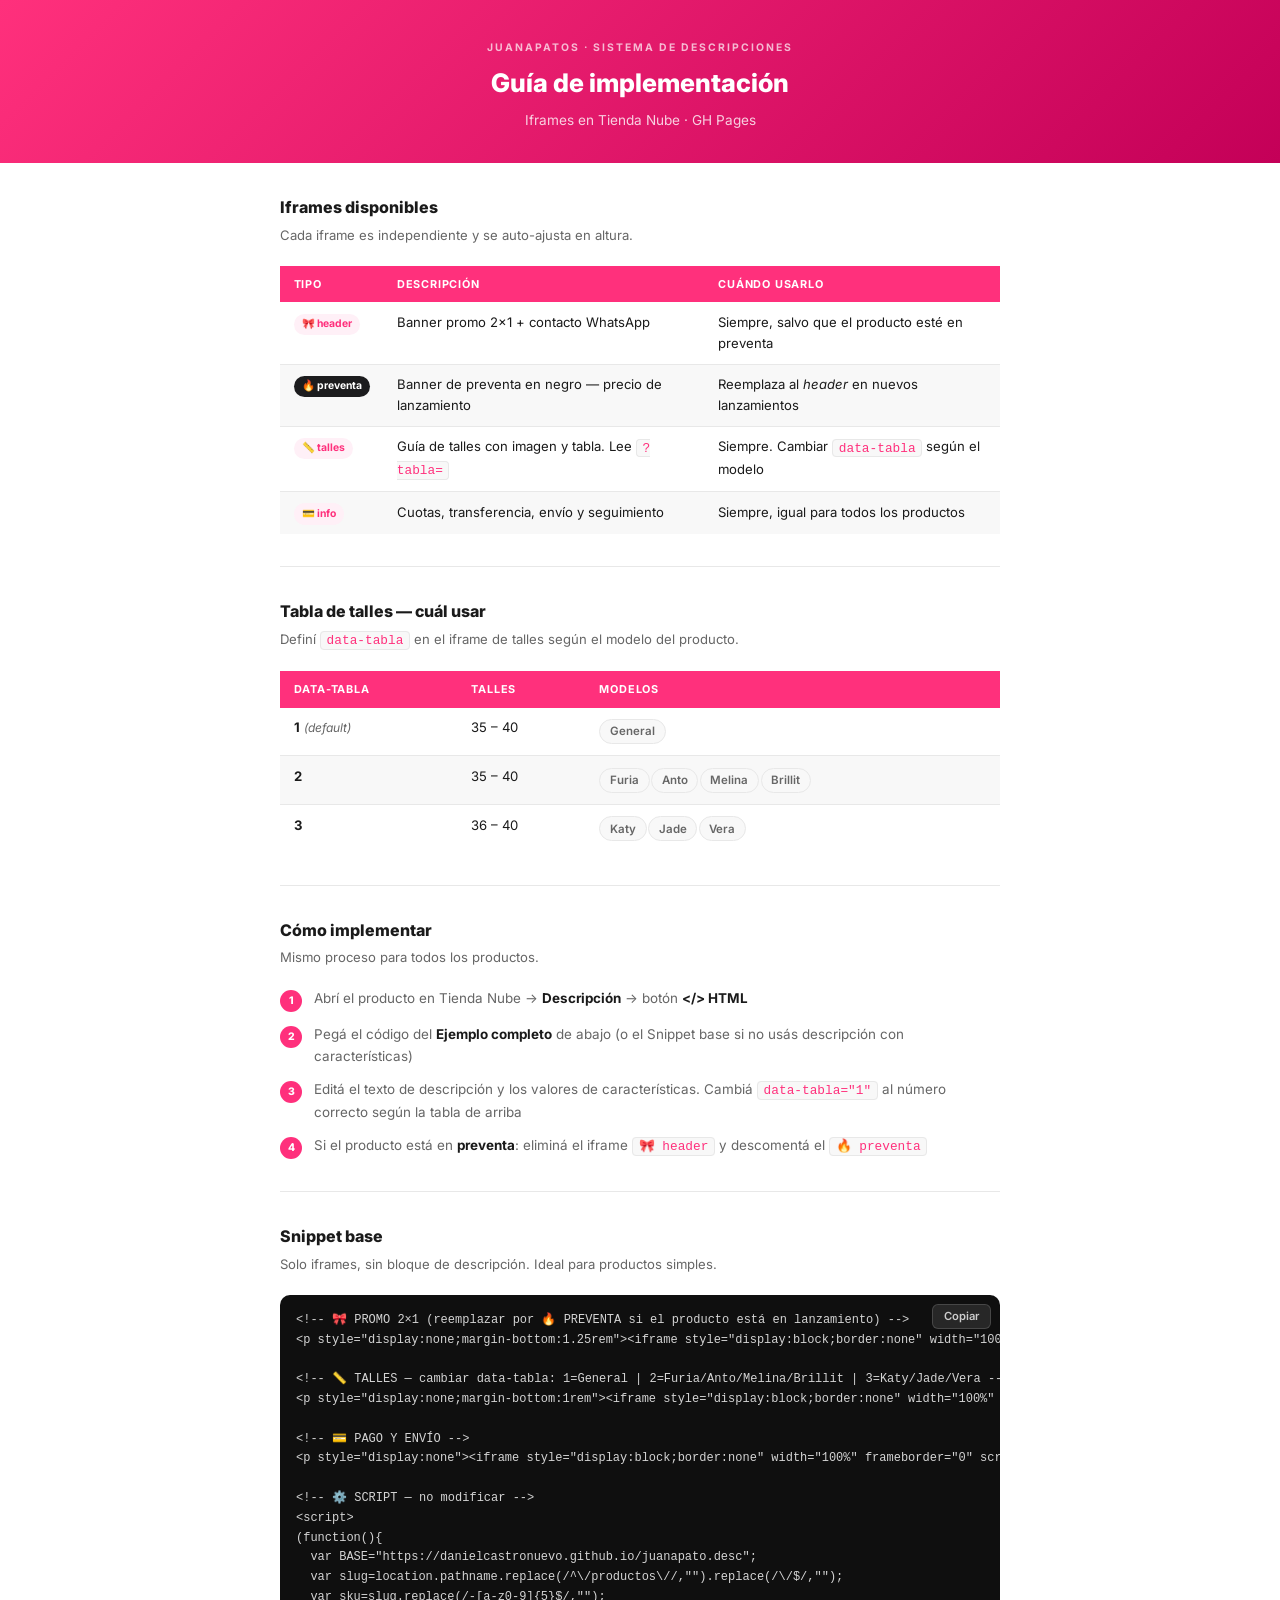
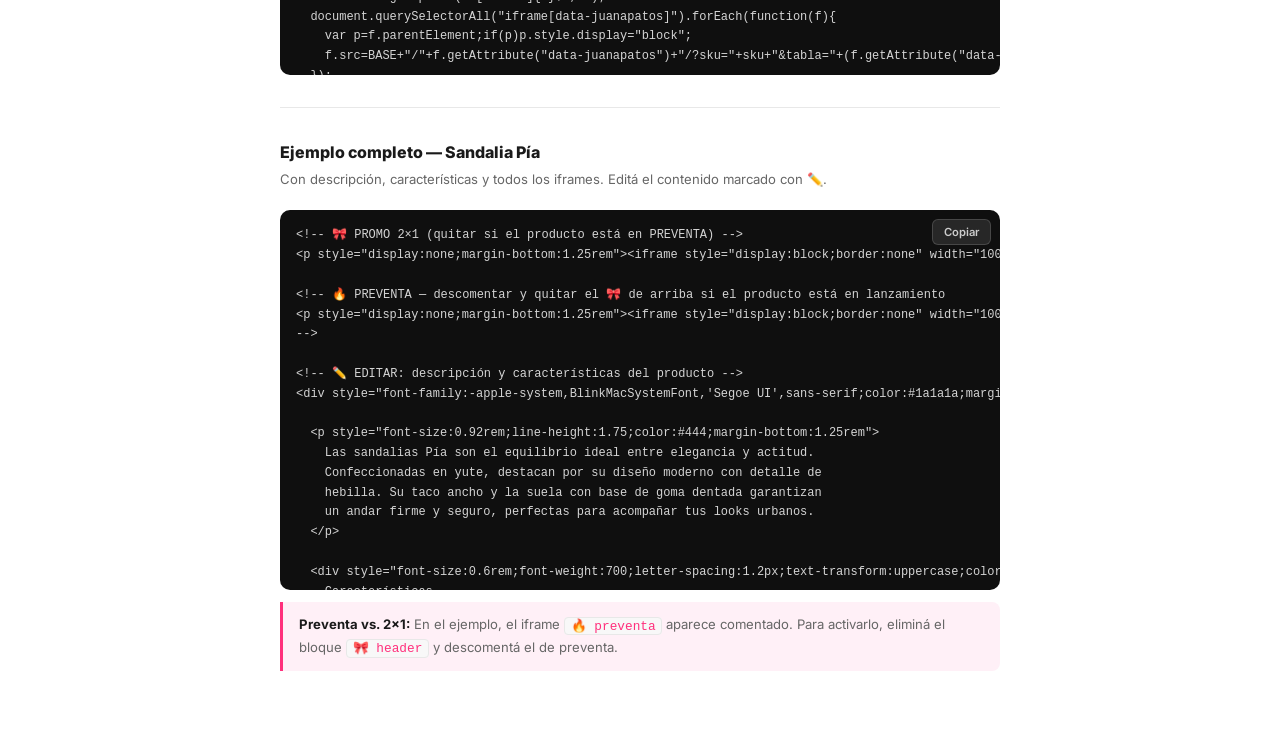
==== commit 40bb3532: "Iframes ocultos por defecto, JS los muestra en produccion Co-Authored-By: Claude Sonnet 4.6 <noreply" ====
--- a/index.html
+++ b/index.html
@@ -309,27 +309,22 @@
 
 snippets.base = [
 '<!-- 🎀 PROMO 2×1 (reemplazar por 🔥 PREVENTA si el producto está en lanzamiento) -->',
-'<p style="margin-bottom:1.25rem"><iframe style="display:block;border:none" width="100%" frameborder="0" scrolling="no" data-juanapatos="header"></iframe></p>',
+'<p style="display:none;margin-bottom:1.25rem"><iframe style="display:block;border:none" width="100%" frameborder="0" scrolling="no" data-juanapatos="header"></iframe></p>',
 '',
 '<!-- 📏 TALLES — cambiar data-tabla: 1=General | 2=Furia/Anto/Melina/Brillit | 3=Katy/Jade/Vera -->',
-'<p style="margin-bottom:1rem"><iframe style="display:block;border:none" width="100%" frameborder="0" scrolling="no" data-juanapatos="talles" data-tabla="1"></iframe></p>',
+'<p style="display:none;margin-bottom:1rem"><iframe style="display:block;border:none" width="100%" frameborder="0" scrolling="no" data-juanapatos="talles" data-tabla="1"></iframe></p>',
 '',
 '<!-- 💳 PAGO Y ENVÍO -->',
-'<p><iframe style="display:block;border:none" width="100%" frameborder="0" scrolling="no" data-juanapatos="info"></iframe></p>',
+'<p style="display:none"><iframe style="display:block;border:none" width="100%" frameborder="0" scrolling="no" data-juanapatos="info"></iframe></p>',
 '',
 '<!-- ⚙️ SCRIPT — no modificar -->',
 '<script>',
 '(function(){',
-'  if(document.designMode==="on"){',
-'    document.querySelectorAll("iframe[data-juanapatos]").forEach(function(f){',
-'      var p=f.parentElement;if(p)p.style.display="none";',
-'    });',
-'    return;',
-'  }',
 '  var BASE="https://danielcastronuevo.github.io/juanapato.desc";',
 '  var slug=location.pathname.replace(/^\\/productos\\//,"").replace(/\\/$/,"");',
 '  var sku=slug.replace(/-[a-z0-9]{5}$/,"");',
 '  document.querySelectorAll("iframe[data-juanapatos]").forEach(function(f){',
+'    var p=f.parentElement;if(p)p.style.display="block";',
 '    f.src=BASE+"/"+f.getAttribute("data-juanapatos")+"/?sku="+sku+"&tabla="+(f.getAttribute("data-tabla")||"1");',
 '  });',
 '  window.addEventListener("message",function(e){',
@@ -346,10 +341,10 @@
 
 snippets.complete = [
 '<!-- 🎀 PROMO 2×1 (quitar si el producto está en PREVENTA) -->',
-'<p style="margin-bottom:1.25rem"><iframe style="display:block;border:none" width="100%" frameborder="0" scrolling="no" data-juanapatos="header"></iframe></p>',
+'<p style="display:none;margin-bottom:1.25rem"><iframe style="display:block;border:none" width="100%" frameborder="0" scrolling="no" data-juanapatos="header"></iframe></p>',
 '',
 '<!-- 🔥 PREVENTA — descomentar y quitar el 🎀 de arriba si el producto está en lanzamiento',
-'<p style="margin-bottom:1.25rem"><iframe style="display:block;border:none" width="100%" frameborder="0" scrolling="no" data-juanapatos="preventa"></iframe></p>',
+'<p style="display:none;margin-bottom:1.25rem"><iframe style="display:block;border:none" width="100%" frameborder="0" scrolling="no" data-juanapatos="preventa"></iframe></p>',
 '-->',
 '',
 '<!-- ✏️ EDITAR: descripción y características del producto -->',
@@ -396,24 +391,19 @@
 '</div>',
 '',
 '<!-- 📏 TALLES — cambiar data-tabla: 1=General | 2=Furia/Anto/Melina/Brillit | 3=Katy/Jade/Vera -->',
-'<p style="margin-bottom:1rem"><iframe style="display:block;border:none" width="100%" frameborder="0" scrolling="no" data-juanapatos="talles" data-tabla="1"></iframe></p>',
+'<p style="display:none;margin-bottom:1rem"><iframe style="display:block;border:none" width="100%" frameborder="0" scrolling="no" data-juanapatos="talles" data-tabla="1"></iframe></p>',
 '',
 '<!-- 💳 PAGO Y ENVÍO -->',
-'<p><iframe style="display:block;border:none" width="100%" frameborder="0" scrolling="no" data-juanapatos="info"></iframe></p>',
+'<p style="display:none"><iframe style="display:block;border:none" width="100%" frameborder="0" scrolling="no" data-juanapatos="info"></iframe></p>',
 '',
 '<!-- ⚙️ SCRIPT — no modificar -->',
 '<script>',
 '(function(){',
-'  if(document.designMode==="on"){',
-'    document.querySelectorAll("iframe[data-juanapatos]").forEach(function(f){',
-'      var p=f.parentElement;if(p)p.style.display="none";',
-'    });',
-'    return;',
-'  }',
 '  var BASE="https://danielcastronuevo.github.io/juanapato.desc";',
 '  var slug=location.pathname.replace(/^\\/productos\\//,"").replace(/\\/$/,"");',
 '  var sku=slug.replace(/-[a-z0-9]{5}$/,"");',
 '  document.querySelectorAll("iframe[data-juanapatos]").forEach(function(f){',
+'    var p=f.parentElement;if(p)p.style.display="block";',
 '    f.src=BASE+"/"+f.getAttribute("data-juanapatos")+"/?sku="+sku+"&tabla="+(f.getAttribute("data-tabla")||"1");',
 '  });',
 '  window.addEventListener("message",function(e){',
